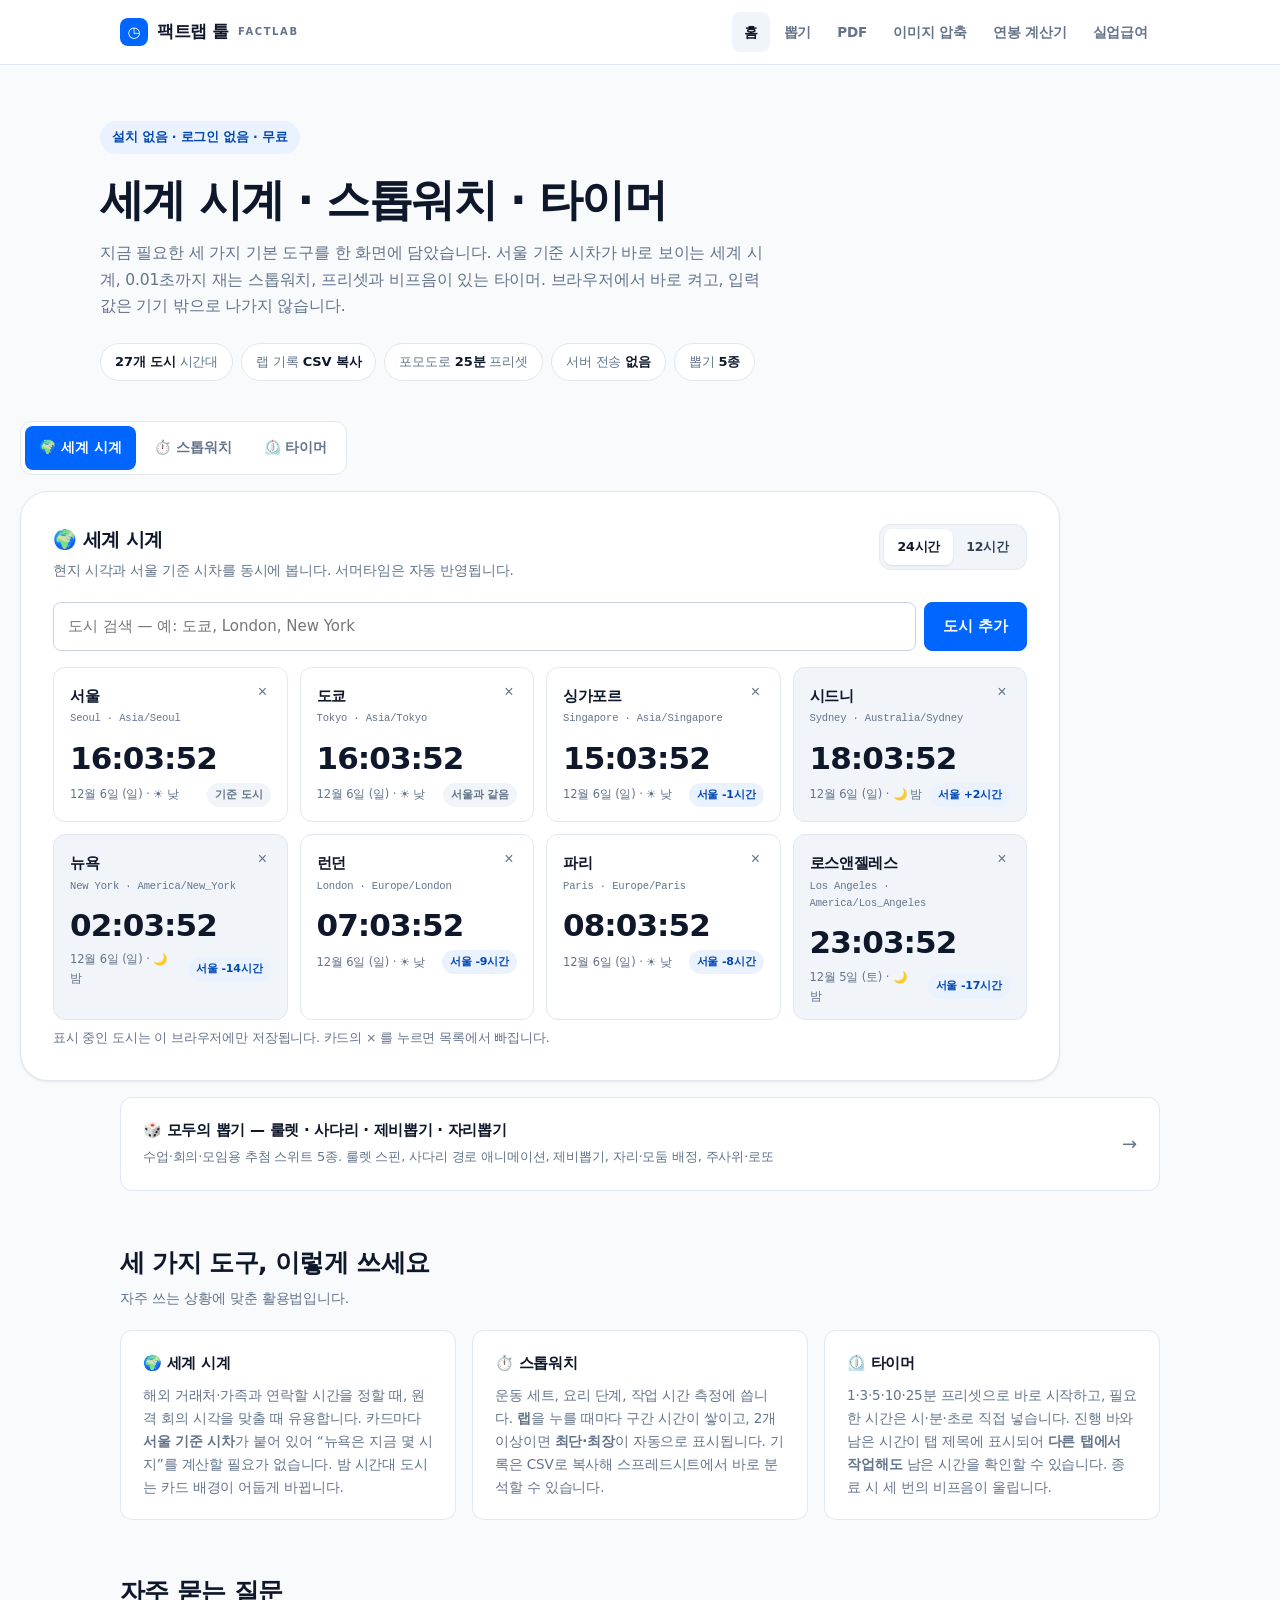
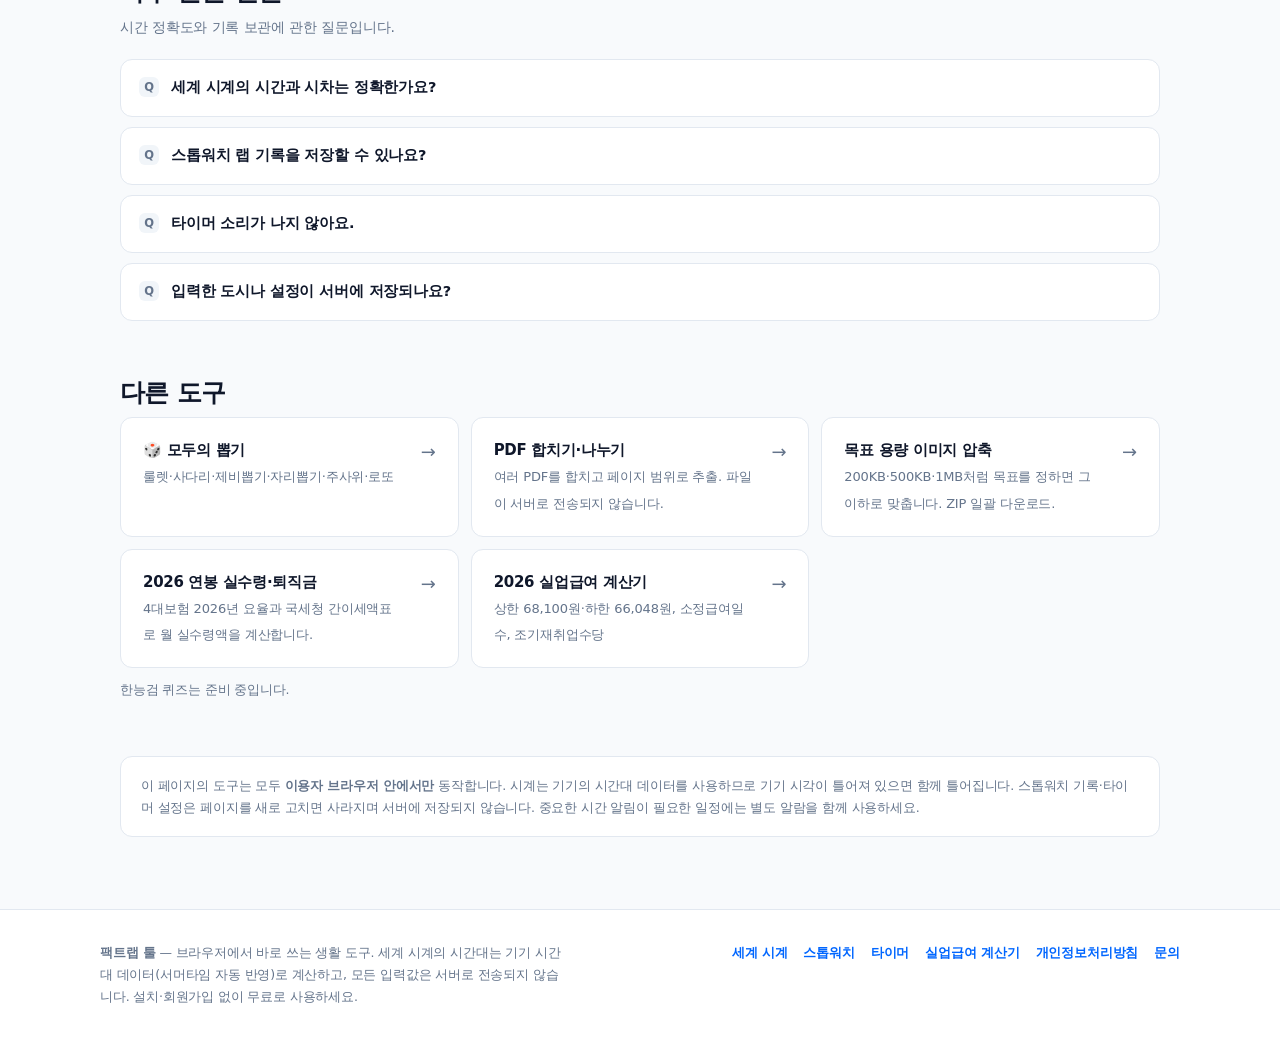
==== index.html @ fb8feaa1 "팩트랩 툴 — 세계 시계·스톱워치·타이머, 모두의 뽑기, PDF, 이미지 압축, 연봉·실업급여 계산기" ====
<!doctype html>
<html lang="ko">
<head>
<meta charset="utf-8">
<meta name="viewport" content="width=device-width, initial-scale=1">
<title>세계 시계 · 스톱워치 · 타이머 — 무료 온라인 도구 | 팩트랩 툴</title>
<meta name="description" content="서울·뉴욕·런던·도쿄 등 주요 도시 실시간 세계 시계(서울 기준 시차 표시, 도시 추가·12/24시간 전환), 0.01초 스톱워치(랩 기록·최단/최장 강조·CSV 복사), 프리셋과 비프음이 있는 타이머를 설치나 회원가입 없이 브라우저에서 바로 사용하세요.">
<link rel="canonical" href="https://factlabtools.github.io/factlab-tools/">
<meta name="robots" content="index,follow,max-image-preview:large">
<meta name="author" content="팩트랩 툴">
<meta name="theme-color" content="#0066FF" media="(prefers-color-scheme: light)">
<meta name="theme-color" content="#0d1117" media="(prefers-color-scheme: dark)">
<meta property="og:type" content="website">
<meta property="og:site_name" content="팩트랩 툴">
<meta property="og:locale" content="ko_KR">
<meta property="og:title" content="세계 시계 · 스톱워치 · 타이머 — 무료 온라인 도구 | 팩트랩 툴">
<meta property="og:description" content="서울·뉴욕·런던·도쿄 등 주요 도시 실시간 세계 시계(서울 기준 시차 표시, 도시 추가·12/24시간 전환), 0.01초 스톱워치(랩 기록·최단/최장 강조·CSV 복사), 프리셋과 비프음이 있는 타이머를 설치나 회원가입 없이 브라우저에서 바로 사용하세요.">
<meta property="og:url" content="https://factlabtools.github.io/factlab-tools/">
<meta name="twitter:card" content="summary">
<meta name="twitter:title" content="세계 시계 · 스톱워치 · 타이머 — 무료 온라인 도구 | 팩트랩 툴">
<meta name="twitter:description" content="서울·뉴욕·런던·도쿄 등 주요 도시 실시간 세계 시계(서울 기준 시차 표시, 도시 추가·12/24시간 전환), 0.01초 스톱워치(랩 기록·최단/최장 강조·CSV 복사), 프리셋과 비프음이 있는 타이머를 설치나 회원가입 없이 브라우저에서 바로 사용하세요.">
<link rel="icon" href="data:image/svg+xml,%3Csvg xmlns='http://www.w3.org/2000/svg' viewBox='0 0 64 64'%3E%3Crect width='64' height='64' rx='14' fill='%230066FF'/%3E%3Ccircle cx='32' cy='32' r='15' fill='none' stroke='%23fff' stroke-width='4'/%3E%3Cpath d='M32 23v10l7 4' stroke='%23fff' stroke-width='4' stroke-linecap='round' fill='none'/%3E%3C/svg%3E">
<link rel="stylesheet" href="style.css">
<script type="application/ld+json">{
 "@context": "https://schema.org",
 "@type": "WebApplication",
 "name": "팩트랩 툴 — 세계 시계·스톱워치·타이머",
 "url": "https://factlabtools.github.io/factlab-tools/",
 "applicationCategory": "UtilitiesApplication",
 "operatingSystem": "Web browser (Android, iOS, Windows, macOS)",
 "browserRequirements": "JavaScript 지원 브라우저",
 "inLanguage": "ko-KR",
 "isAccessibleForFree": true,
 "offers": {
  "@type": "Offer",
  "price": "0",
  "priceCurrency": "KRW"
 },
 "description": "서울·뉴욕·런던·도쿄 등 주요 도시 실시간 세계 시계(서울 기준 시차 표시, 도시 추가·12/24시간 전환), 0.01초 스톱워치(랩 기록·최단/최장 강조·CSV 복사), 프리셋과 비프음이 있는 타이머를 설치나 회원가입 없이 브라우저에서 바로 사용하세요.",
 "featureList": [
  "주요 도시 27곳 실시간 세계 시계와 서울 기준 시차 표시",
  "도시 검색·추가·삭제, 12시간/24시간 표기 전환",
  "0.01초 단위 스톱워치, 랩 기록과 최단·최장 랩 강조, CSV·텍스트 복사",
  "1·3·5·10·25분 프리셋과 시·분·초 직접 입력 타이머, 종료 비프음과 탭 제목 표시"
 ],
 "publisher": {
  "@type": "Organization",
  "name": "팩트랩 툴",
  "url": "https://factlabtools.github.io/factlab-tools/"
 },
 "datePublished": "2026-11-15",
 "dateModified": "2026-11-15"
}</script>
<script type="application/ld+json">{
 "@context": "https://schema.org",
 "@type": "ItemList",
 "name": "팩트랩 툴 무료 도구 목록",
 "itemListElement": [
  {
   "@type": "ListItem",
   "position": 1,
   "name": "세계 시계",
   "url": "https://factlabtools.github.io/factlab-tools/#clock"
  },
  {
   "@type": "ListItem",
   "position": 2,
   "name": "스톱워치",
   "url": "https://factlabtools.github.io/factlab-tools/#stopwatch"
  },
  {
   "@type": "ListItem",
   "position": 3,
   "name": "타이머",
   "url": "https://factlabtools.github.io/factlab-tools/#timer"
  },
  {
   "@type": "ListItem",
   "position": 4,
   "name": "모두의 뽑기 — 룰렛·사다리·제비뽑기·자리뽑기",
   "url": "https://factlabtools.github.io/factlab-tools/draw.html"
  },
  {
   "@type": "ListItem",
   "position": 5,
   "name": "PDF 합치기·나누기 (무전송)",
   "url": "https://factlabtools.github.io/factlab-tools/pdf.html"
  },
  {
   "@type": "ListItem",
   "position": 6,
   "name": "목표 용량 이미지 압축기",
   "url": "https://factlabtools.github.io/factlab-tools/image.html"
  },
  {
   "@type": "ListItem",
   "position": 7,
   "name": "2026 연봉 실수령·퇴직금 계산기",
   "url": "https://factlabtools.github.io/factlab-tools/salary.html"
  },
  {
   "@type": "ListItem",
   "position": 8,
   "name": "2026 실업급여 계산기",
   "url": "https://factlabtools.github.io/factlab-tools/unemployment.html"
  }
 ]
}</script>
<script type="application/ld+json">{
 "@context": "https://schema.org",
 "@type": "FAQPage",
 "mainEntity": [
  {
   "@type": "Question",
   "name": "세계 시계의 시간과 시차는 정확한가요?",
   "acceptedAnswer": {
    "@type": "Answer",
    "text": "기기(브라우저)가 가진 IANA 시간대 데이터로 계산하기 때문에 서머타임(DST)이 자동 반영됩니다. 다만 각국이 시간대 규칙을 바꾸면 기기 데이터 업데이트 시점에 따라 잠시 차이가 날 수 있습니다. 서울 기준 시차는 도시 카드 오른쪽 아래에 표시됩니다."
   }
  },
  {
   "@type": "Question",
   "name": "스톱워치 랩 기록을 저장할 수 있나요?",
   "acceptedAnswer": {
    "@type": "Answer",
    "text": "랩 텍스트 복사와 CSV 복사 버튼으로 클립보드에 담을 수 있습니다. CSV는 스프레드시트에 그대로 붙여 넣으면 표로 정리됩니다. 페이지를 새로 고치면 기록이 사라지므로 필요한 기록은 복사해 두세요."
   }
  },
  {
   "@type": "Question",
   "name": "타이머 소리가 나지 않아요.",
   "acceptedAnswer": {
    "@type": "Answer",
    "text": "브라우저 정책상 사용자가 화면을 한 번 조작한 뒤부터 소리가 납니다. ‘시작’을 누른 뒤에는 정상 동작하며, 휴대폰 무음 모드나 ‘소리 알림’ 체크가 꺼져 있으면 울리지 않습니다. 탭 제목에 남은 시간이 표시되므로 화면을 보지 않아도 확인할 수 있습니다."
   }
  },
  {
   "@type": "Question",
   "name": "입력한 도시나 설정이 서버에 저장되나요?",
   "acceptedAnswer": {
    "@type": "Answer",
    "text": "아니요. 도시 목록과 12/24시간 설정은 이 브라우저의 로컬 저장소에만 보관되며 서버로 전송되지 않습니다. 브라우저 데이터를 지우면 초기화됩니다."
   }
  }
 ]
}</script>
</head>
<body>
<header class="site-header">
  <div class="wrap header-inner">
    <a class="brand" href="./"><span class="mark">◷</span>팩트랩 툴 <small>FACTLAB</small></a>
    <nav class="hub-nav" aria-label="팩트랩 툴 목록"><a href="index.html" aria-current="page">홈</a><a href="draw.html">뽑기</a><a href="pdf.html">PDF</a><a href="image.html">이미지 압축</a><a href="salary.html">연봉 계산기</a><a href="unemployment.html">실업급여</a></nav>
  </div>
</header>

<main>
  <div class="wrap hero">
    <span class="eyebrow">설치 없음 · 로그인 없음 · 무료</span>
    <h1>세계 시계 · 스톱워치 · 타이머</h1>
    <p class="lede">지금 필요한 세 가지 기본 도구를 한 화면에 담았습니다. 서울 기준 시차가 바로 보이는 세계 시계, 0.01초까지 재는 스톱워치, 프리셋과 비프음이 있는 타이머. 브라우저에서 바로 켜고, 입력값은 기기 밖으로 나가지 않습니다.</p>
    <ul class="chips">
      <li><b>27개 도시</b> 시간대</li>
      <li>랩 기록 <b>CSV 복사</b></li>
      <li>포모도로 <b>25분</b> 프리셋</li>
      <li>서버 전송 <b>없음</b></li>
      <li>뽑기 <b>5종</b></li>
    </ul>
  </div>

  <div class="wrap tools">
    <div class="tabs" role="tablist" aria-label="도구 선택">
      <button class="tab" id="tab-clock" role="tab" aria-selected="true" aria-controls="panel-clock" data-tab="clock">🌍 세계 시계</button>
      <button class="tab" id="tab-stopwatch" role="tab" aria-selected="false" aria-controls="panel-stopwatch" data-tab="stopwatch">⏱️ 스톱워치</button>
      <button class="tab" id="tab-timer" role="tab" aria-selected="false" aria-controls="panel-timer" data-tab="timer">⏲️ 타이머</button>
    </div>

    <div class="tool-wrap">
      <!-- 세계 시계 -->
      <section id="panel-clock" role="tabpanel" aria-labelledby="tab-clock" tabindex="0">
        <div class="tool-card">
          <div class="tool-head">
            <div>
              <h2>🌍 세계 시계</h2>
              <p>현지 시각과 서울 기준 시차를 동시에 봅니다. 서머타임은 자동 반영됩니다.</p>
            </div>
            <div class="seg mini" role="group" aria-label="시간 표기 방식">
              <label><input type="radio" name="hformat" value="24" checked><span>24시간</span></label>
              <label><input type="radio" name="hformat" value="12"><span>12시간</span></label>
            </div>
          </div>
          <div class="clock-add">
            <input id="city-search" type="search" list="city-list" placeholder="도시 검색 — 예: 도쿄, London, New York" autocomplete="off" aria-label="추가할 도시 검색">
            <datalist id="city-list"></datalist>
            <button class="btn btn-primary" id="city-add" type="button">도시 추가</button>
          </div>
          <p class="form-msg" id="clock-msg" role="status"></p>
          <div class="clock-grid" id="clock-grid"></div>
          <p class="help">표시 중인 도시는 이 브라우저에만 저장됩니다. 카드의 × 를 누르면 목록에서 빠집니다.</p>
        </div>
      </section>

      <!-- 스톱워치 -->
      <section id="panel-stopwatch" role="tabpanel" aria-labelledby="tab-stopwatch" tabindex="0" hidden>
        <div class="tool-card">
          <div class="tool-head">
            <div>
              <h2>⏱️ 스톱워치</h2>
              <p>0.01초 단위 측정. 랩 기록에서 최단·최장 구간이 자동으로 강조됩니다.</p>
            </div>
          </div>
          <div class="digits num" role="timer" aria-live="off" aria-label="경과 시간">
            <span id="sw-h">00</span><span class="sep">:</span><span id="sw-m">00</span><span class="sep">:</span><span id="sw-s">00</span><span class="ms" id="sw-ms">.00</span>
          </div>
          <div class="big-actions">
            <button class="btn btn-primary btn-lg" id="sw-toggle" type="button">시작</button>
            <button class="btn btn-lg" id="sw-lap" type="button" disabled>랩</button>
            <button class="btn btn-lg" id="sw-reset" type="button">초기화</button>
          </div>
          <div class="laps" id="laps-wrap" hidden>
            <div class="laps-head"><span>#</span><span>구간</span><span>누적</span></div>
            <div class="lap-list" id="lap-list"></div>
          </div>
          <div class="big-actions">
            <button class="btn" id="lap-copy" type="button" disabled>랩 텍스트 복사</button>
            <button class="btn" id="lap-csv" type="button" disabled>CSV 복사</button>
          </div>
          <p class="help">키보드 단축키 — <b>Space</b> 시작/일시정지 · <b>L</b> 랩 · <b>R</b> 초기화</p>
        </div>
      </section>

      <!-- 타이머 -->
      <section id="panel-timer" role="tabpanel" aria-labelledby="tab-timer" tabindex="0" hidden>
        <div class="tool-card timer" id="timer-card">
          <div class="tool-head">
            <div>
              <h2>⏲️ 타이머</h2>
              <p>프리셋을 누르면 바로 시작합니다. 종료 시 비프음과 탭 제목으로 알려드립니다.</p>
            </div>
            <label class="switch"><input type="checkbox" id="sound-toggle" checked> 소리 알림</label>
          </div>
          <div class="tpresets" id="t-presets">
            <button class="chip" type="button" data-min="1">1분</button>
            <button class="chip" type="button" data-min="3">3분</button>
            <button class="chip" type="button" data-min="5">5분</button>
            <button class="chip" type="button" data-min="10">10분</button>
            <button class="chip" type="button" data-min="25">25분 · 포모도로</button>
          </div>
          <div class="tinputs">
            <label>시<input type="number" id="t-h" min="0" max="99" value="0" inputmode="numeric"></label>
            <label>분<input type="number" id="t-m" min="0" max="59" value="5" inputmode="numeric"></label>
            <label>초<input type="number" id="t-s" min="0" max="59" value="0" inputmode="numeric"></label>
            <button class="btn" id="t-set" type="button">이 시간으로 설정</button>
          </div>
          <div class="digits num" id="t-time" role="timer" aria-live="off">05:00</div>
          <div class="progress" role="progressbar" aria-label="진행률" aria-valuemin="0" aria-valuemax="100" aria-valuenow="0"><span id="t-bar"></span></div>
          <div class="big-actions">
            <button class="btn btn-primary btn-lg" id="t-toggle" type="button">시작</button>
            <button class="btn btn-lg" id="t-plus" type="button">+1분</button>
            <button class="btn btn-lg" id="t-reset" type="button">초기화</button>
          </div>
          <p class="help" id="t-status">시작하면 남은 시간이 탭 제목에 표시됩니다.</p>
        </div>
      </section>
    </div>
  </div>

  <div class="wrap" style="margin-top:16px">
    <a class="tool-link" href="draw.html">
      <div>
        <b>🎲 모두의 뽑기 — 룰렛 · 사다리 · 제비뽑기 · 자리뽑기</b>
        <span>수업·회의·모임용 추첨 스위트 5종. 룰렛 스핀, 사다리 경로 애니메이션, 제비뽑기, 자리·모둠 배정, 주사위·로또</span>
      </div>
      <span class="arrow" aria-hidden="true">→</span>
    </a>
  </div>

  <div class="wrap">
    <section class="block">
      <h2 class="sec">세 가지 도구, 이렇게 쓰세요</h2>
      <p class="sec-sub">자주 쓰는 상황에 맞춘 활용법입니다.</p>
      <div class="three-col">
        <div class="panel">
          <h3>🌍 세계 시계</h3>
          <p>해외 거래처·가족과 연락할 시간을 정할 때, 원격 회의 시각을 맞출 때 유용합니다. 카드마다 <b>서울 기준 시차</b>가 붙어 있어 “뉴욕은 지금 몇 시지”를 계산할 필요가 없습니다. 밤 시간대 도시는 카드 배경이 어둡게 바뀝니다.</p>
        </div>
        <div class="panel">
          <h3>⏱️ 스톱워치</h3>
          <p>운동 세트, 요리 단계, 작업 시간 측정에 씁니다. <b>랩</b>을 누를 때마다 구간 시간이 쌓이고, 2개 이상이면 <b>최단·최장</b>이 자동으로 표시됩니다. 기록은 CSV로 복사해 스프레드시트에서 바로 분석할 수 있습니다.</p>
        </div>
        <div class="panel">
          <h3>⏲️ 타이머</h3>
          <p>1·3·5·10·25분 프리셋으로 바로 시작하고, 필요한 시간은 시·분·초로 직접 넣습니다. 진행 바와 남은 시간이 탭 제목에 표시되어 <b>다른 탭에서 작업해도</b> 남은 시간을 확인할 수 있습니다. 종료 시 세 번의 비프음이 울립니다.</p>
        </div>
      </div>
    </section>

    <section class="block">
      <h2 class="sec">자주 묻는 질문</h2>
      <p class="sec-sub">시간 정확도와 기록 보관에 관한 질문입니다.</p>
        <details class="faq">
          <summary>세계 시계의 시간과 시차는 정확한가요?</summary>
          <div class="a"><p>기기(브라우저)가 가진 <b>IANA 시간대 데이터</b>로 계산하기 때문에 서머타임(DST)이 자동 반영됩니다. 다만 각국이 시간대 규칙을 바꾸면 기기 데이터 업데이트 시점에 따라 잠시 차이가 날 수 있습니다. 서울 기준 시차는 도시 카드 오른쪽 아래에 표시됩니다.</p></div>
        </details>
        <details class="faq">
          <summary>스톱워치 랩 기록을 저장할 수 있나요?</summary>
          <div class="a"><p><b>랩 텍스트 복사</b>와 <b>CSV 복사</b> 버튼으로 클립보드에 담을 수 있습니다. CSV는 스프레드시트에 그대로 붙여 넣으면 표로 정리됩니다. 페이지를 새로 고치면 기록이 사라지므로 필요한 기록은 복사해 두세요.</p></div>
        </details>
        <details class="faq">
          <summary>타이머 소리가 나지 않아요.</summary>
          <div class="a"><p>브라우저 정책상 <b>사용자가 화면을 한 번 조작한 뒤</b>부터 소리가 납니다. ‘시작’을 누른 뒤에는 정상 동작하며, 휴대폰 무음 모드나 ‘소리 알림’ 체크가 꺼져 있으면 울리지 않습니다. 탭 제목에 남은 시간이 표시되므로 화면을 보지 않아도 확인할 수 있습니다.</p></div>
        </details>
        <details class="faq">
          <summary>입력한 도시나 설정이 서버에 저장되나요?</summary>
          <div class="a"><p>아니요. 도시 목록과 12/24시간 설정은 <b>이 브라우저의 로컬 저장소</b>에만 보관되며 서버로 전송되지 않습니다. 브라우저 데이터를 지우면 초기화됩니다.</p></div>
        </details>
    </section>

    <section class="block">
      <h2 class="sec">다른 도구</h2>
      <div class="tool-grid">
        <a class="tool-link" href="draw.html">
          <div>
            <b>🎲 모두의 뽑기</b>
            <span>룰렛·사다리·제비뽑기·자리뽑기·주사위·로또</span>
          </div>
          <span class="arrow" aria-hidden="true">→</span>
        </a>
        <a class="tool-link" href="pdf.html">
          <div>
            <b>PDF 합치기·나누기</b>
            <span>여러 PDF를 합치고 페이지 범위로 추출. 파일이 서버로 전송되지 않습니다.</span>
          </div>
          <span class="arrow" aria-hidden="true">→</span>
        </a>
        <a class="tool-link" href="image.html">
          <div>
            <b>목표 용량 이미지 압축</b>
            <span>200KB·500KB·1MB처럼 목표를 정하면 그 이하로 맞춥니다. ZIP 일괄 다운로드.</span>
          </div>
          <span class="arrow" aria-hidden="true">→</span>
        </a>
        <a class="tool-link" href="salary.html">
          <div>
            <b>2026 연봉 실수령·퇴직금</b>
            <span>4대보험 2026년 요율과 국세청 간이세액표로 월 실수령액을 계산합니다.</span>
          </div>
          <span class="arrow" aria-hidden="true">→</span>
        </a>
        <a class="tool-link" href="unemployment.html">
          <div>
            <b>2026 실업급여 계산기</b>
            <span>상한 68,100원·하한 66,048원, 소정급여일수, 조기재취업수당</span>
          </div>
          <span class="arrow" aria-hidden="true">→</span>
        </a>
      </div>
      <p class="help" style="margin-top:12px">한능검 퀴즈는 준비 중입니다.</p>
    </section>

    <section class="block">
      <p class="disclaimer">
        이 페이지의 도구는 모두 <b>이용자 브라우저 안에서만</b> 동작합니다. 시계는 기기의 시간대 데이터를 사용하므로 기기 시각이 틀어져 있으면 함께 틀어집니다.
        스톱워치 기록·타이머 설정은 페이지를 새로 고치면 사라지며 서버에 저장되지 않습니다. 중요한 시간 알림이 필요한 일정에는 별도 알람을 함께 사용하세요.
      </p>
    </section>
  </div>
</main>
<footer class="site-footer">
  <div class="wrap footer-inner">
    <p><b>팩트랩 툴</b> — 브라우저에서 바로 쓰는 생활 도구. 세계 시계의 시간대는 기기 시간대 데이터(서머타임 자동 반영)로 계산하고,
    모든 입력값은 서버로 전송되지 않습니다. 설치·회원가입 없이 무료로 사용하세요.</p>
    <div class="footer-links">
      <a href="index.html">세계 시계</a>
      <a href="index.html#stopwatch">스톱워치</a>
      <a href="index.html#timer">타이머</a>
      <a href="unemployment.html">실업급여 계산기</a>
      <a href="privacy.html">개인정보처리방침</a>
      <a href="mailto:Ehfqhr2026@gmail.com">문의</a>
    </div>
  </div>
</footer>
<script src="app.js"></script>
</body>
</html>
---- style.css ----
:root{
  /* neutral surfaces */
  --bg:#F8FAFC;
  --surface:#FFFFFF;
  --surface-2:#F1F5F9;
  --surface-3:#E2E8F0;
  --text:#0F172A;
  --text-2:#334155;
  --muted:#64748B;
  --line:#E2E8F0;
  --line-strong:#CBD5E1;
  /* single accent */
  --brand:#0066FF;
  --brand-hover:#0052CC;
  --brand-soft:#EBF2FF;
  --brand-ink:#0047B3;
  /* status */
  --ok:#067647; --ok-bg:#ECFDF3; --ok-line:#ABEFC6;
  --warn:#92400E; --warn-bg:#FFFBEB; --warn-line:#FDE68A;
  --danger:#B42318; --danger-bg:#FEF3F2;
  /* 4px grid · concentric radius (r_inner = r_outer - gap) */
  --space-1:4px; --space-2:8px; --space-3:12px; --space-4:16px; --space-5:24px; --space-6:32px; --space-7:48px;
  --radius-inner:4px; --radius-element:8px; --radius-container:12px; --radius-page:28px;
  /* interaction */
  --hover:rgba(15,23,42,.04); --hover-strong:rgba(15,23,42,.06); --pressed:rgba(15,23,42,.08);
  --hover-inv:rgba(255,255,255,.12); --pressed-inv:rgba(255,255,255,.2);
  --dur:175ms;
  --shadow:0 1px 2px rgba(15,23,42,.04), 0 1px 3px rgba(15,23,42,.06);
  --mono:ui-monospace,SFMono-Regular,"SF Mono",Menlo,Consolas,monospace;
  --sans:"Pretendard",Pretendard,system-ui,-apple-system,"Apple SD Gothic Neo","Malgun Gothic","Noto Sans KR",sans-serif;
}
@media (prefers-color-scheme: dark){
  :root{
    --bg:#0B1220; --surface:#111A2B; --surface-2:#162034; --surface-3:#1E293B;
    --text:#E6EBF2; --text-2:#C3CCDA; --muted:#8D9AAD;
    --line:#243044; --line-strong:#33415A;
    --brand:#4D8DFF; --brand-hover:#6BA1FF; --brand-soft:#13233D; --brand-ink:#9CC0FF;
    --ok:#6EE7B7; --ok-bg:#0E2A22; --ok-line:#1D5C49;
    --warn:#FDBA74; --warn-bg:#2A1C0E; --warn-line:#4A2F14;
    --danger:#FCA5A5; --danger-bg:#2A1414;
    --hover:rgba(255,255,255,.06); --hover-strong:rgba(255,255,255,.09); --pressed:rgba(255,255,255,.13);
    --shadow:0 1px 2px rgba(0,0,0,.36), 0 1px 3px rgba(0,0,0,.4);
  }
}
*,*::before,*::after{box-sizing:border-box}
html{-webkit-text-size-adjust:100%;scroll-behavior:smooth}
body{margin:0;background:var(--bg);color:var(--text);font-family:var(--sans);
  font-size:16px;line-height:1.65;letter-spacing:-.01em;-webkit-font-smoothing:antialiased;text-rendering:optimizeLegibility}
a{color:var(--brand);text-decoration:none}
a:hover{text-decoration:underline}
.wrap{max-width:1080px;margin:0 auto;padding:0 20px}
.num,.digits,.big,.time{font-variant-numeric:tabular-nums;font-feature-settings:"tnum" 1}
.sr-only{position:absolute;width:1px;height:1px;padding:0;margin:-1px;overflow:hidden;clip:rect(0 0 0 0);white-space:nowrap;border:0}
::selection{background:var(--brand-soft);color:var(--brand-ink)}
@media (prefers-reduced-motion: reduce){
  *,*::before,*::after{animation-duration:.001ms!important;animation-iteration-count:1!important;transition-duration:.001ms!important;scroll-behavior:auto!important}
}

/* ── header ── */
.site-header{position:sticky;top:0;z-index:30;background:var(--surface);border-bottom:1px solid var(--line)}
.header-inner{display:flex;align-items:center;justify-content:space-between;gap:16px;min-height:64px;flex-wrap:wrap;padding-top:10px;padding-bottom:10px}
.brand{display:inline-flex;align-items:center;gap:9px;font-weight:800;font-size:16.5px;color:var(--text);letter-spacing:-.02em}
.brand:hover{text-decoration:none}
.brand .mark{display:inline-grid;place-items:center;width:28px;height:28px;border-radius:8px;background:var(--brand);color:#fff;font-size:15px;font-weight:700}
.brand small{color:var(--muted);font-weight:600;font-size:10px;letter-spacing:.16em}
.hub-nav{display:flex;gap:2px;align-items:center;overflow-x:auto;scrollbar-width:none;max-width:100%}
.hub-nav::-webkit-scrollbar{display:none}
.hub-nav a,.hub-nav .soon{flex:0 0 auto;padding:0 12px;min-height:40px;display:inline-flex;align-items:center;border-radius:var(--radius-element);font-size:13.5px;font-weight:600;white-space:nowrap;color:var(--muted)}
.hub-nav a[aria-current="page"]{background:var(--surface-2);color:var(--text);font-weight:700}
.hub-nav a:not([aria-current]):hover{background-image:linear-gradient(var(--hover),var(--hover));color:var(--text);text-decoration:none}
.hub-nav .soon{cursor:default;opacity:.7}
.hub-nav .soon em{font-style:normal;font-size:10px;font-weight:600;color:var(--muted);margin-left:4px;border:1px solid var(--line);padding:1px 5px;border-radius:999px}

/* ── hero ── */
.hero{padding:56px 0 8px}
.eyebrow{display:inline-flex;align-items:center;gap:8px;font-size:12.5px;font-weight:600;color:var(--brand-ink);
  background:var(--brand-soft);border-radius:999px;padding:6px 12px}
h1{margin:20px 0 14px;font-size:clamp(30px,5.2vw,44px);line-height:1.2;letter-spacing:-.035em;font-weight:800}
.lede{margin:0;color:var(--muted);font-size:15.5px;max-width:68ch;line-height:1.7}
.chips{display:flex;flex-wrap:wrap;gap:8px;margin:24px 0 0;padding:0;list-style:none}
.chips li{background:var(--surface);border:1px solid var(--line);border-radius:999px;padding:7px 14px;font-size:13px;color:var(--muted);font-weight:500}
.chips b{color:var(--text);font-weight:700}

/* ── tabs ── */
.tools{margin:32px 0 0}
.tabs{display:flex;gap:var(--space-1);padding:var(--space-1);background:var(--surface);border:1px solid var(--line);
  border-radius:var(--radius-container);overflow-x:auto;scrollbar-width:none;width:max-content;max-width:100%}
.tabs::-webkit-scrollbar{display:none}
.tab{flex:0 0 auto;border:0;background:transparent;color:var(--muted);font:inherit;font-weight:600;font-size:14px;
  padding:10px 14px;border-radius:var(--radius-element);cursor:pointer;white-space:nowrap;min-height:44px;transition:background-color var(--dur),color var(--dur),transform var(--dur)}
.tab:hover{color:var(--text);background-image:linear-gradient(var(--hover),var(--hover))}
.tab:active{transform:scale(.98)}
.tab[aria-selected="true"]{background:var(--brand);color:#fff;font-weight:700}
.tool-wrap{margin-top:16px}
[role="tabpanel"][hidden]{display:none}
.tool-card,.card{background:var(--surface);border:1px solid var(--line);border-radius:var(--radius-container);box-shadow:var(--shadow)}
.tool-card{padding:var(--space-4)}
@media(min-width:900px){.tool-card{border-radius:var(--radius-page);padding:var(--space-6)}}
.tool-head{display:flex;align-items:flex-start;justify-content:space-between;gap:16px;flex-wrap:wrap;margin-bottom:20px}
.tool-head h2{margin:0;font-size:19px;letter-spacing:-.025em;font-weight:700}
.tool-head p{margin:5px 0 0;font-size:13.5px;color:var(--muted);line-height:1.6}

/* ── forms ── */
.field{border:0;padding:0;margin:0 0 20px}
.field legend,.field > label{display:block;font-size:13px;font-weight:600;color:var(--text-2);margin:0 0 8px}
.field legend{padding:0}
input[type="number"],input[type="text"],input[type="search"],select,textarea{
  width:100%;min-height:44px;padding:11px 14px;font:inherit;font-size:15px;font-weight:500;color:var(--text);
  background:var(--surface);border:1px solid var(--line-strong);border-radius:var(--radius-element);
  font-variant-numeric:tabular-nums;appearance:none;-webkit-appearance:none;font-family:var(--sans);transition:border-color var(--dur),box-shadow var(--dur)}
textarea{line-height:1.65;font-size:14.5px;resize:vertical;min-height:auto}
select{background-image:url("data:image/svg+xml,%3Csvg xmlns='http://www.w3.org/2000/svg' width='12' height='8' viewBox='0 0 12 8'%3E%3Cpath fill='%2364748B' d='M6 8 0 0h12z'/%3E%3C/svg%3E");
  background-repeat:no-repeat;background-position:right 14px center;padding-right:36px}
input:hover,select:hover,textarea:hover{border-color:var(--muted)}
input:focus-visible,select:focus-visible,textarea:focus-visible,button:focus-visible,.tab:focus-visible,[role="tab"]:focus-visible{
  outline:2px solid var(--brand);outline-offset:3px;border-color:var(--brand)}
.seg input:focus-visible + span{outline:2px solid var(--brand);outline-offset:3px}
.help{margin:8px 0 0;font-size:12.5px;color:var(--muted);line-height:1.6}
.seg{display:grid;grid-template-columns:1fr 1fr;gap:8px}
.seg.three{grid-template-columns:1fr 1fr 1fr}
.seg label{position:relative;display:block}
.seg input{position:absolute;opacity:0;pointer-events:none;width:1px;height:1px}
.seg span{display:flex;align-items:center;justify-content:center;min-height:44px;padding:10px 12px;border:1px solid var(--line-strong);
  border-radius:var(--radius-element);font-size:13.5px;font-weight:600;text-align:center;background:var(--surface);color:var(--text-2);
  cursor:pointer;transition:background-color var(--dur),border-color var(--dur),transform var(--dur);white-space:nowrap}
.seg span:hover{border-color:var(--muted);background-image:linear-gradient(var(--hover),var(--hover))}
.seg input:active + span{transform:scale(.98)}
.seg input:checked + span{border-color:var(--brand);background:var(--brand-soft);color:var(--brand-ink);font-weight:700}
.seg input:focus-visible + span{box-shadow:0 0 0 3px var(--brand-soft)}
.seg.mini{width:max-content;gap:0;border:1px solid var(--line);border-radius:var(--radius-container);padding:4px;background:var(--surface-2)}
.seg.mini span{min-height:36px;border:0;border-radius:var(--radius-element);background:transparent;padding:6px 13px;font-size:12.5px}
.seg.mini input:checked + span{background:var(--surface);color:var(--text);box-shadow:var(--shadow)}
.btn{display:inline-flex;align-items:center;justify-content:center;gap:7px;min-height:44px;padding:0 18px;border-radius:var(--radius-element);
  font-family:var(--sans);font-size:14.5px;font-weight:600;border:1px solid var(--line-strong);background:var(--surface);color:var(--text);
  cursor:pointer;transition:background-color var(--dur),border-color var(--dur),color var(--dur),transform var(--dur);white-space:nowrap}
.btn:hover{background-image:linear-gradient(var(--hover),var(--hover));border-color:var(--muted);text-decoration:none}
.btn:active{transform:scale(.98)}
.btn:disabled{opacity:.42;cursor:not-allowed;background:var(--surface)}
.btn:disabled:hover{border-color:var(--line-strong)}
.btn-primary{background:var(--brand);border-color:var(--brand);color:#fff;font-weight:700}
.btn-primary:hover{background-image:linear-gradient(var(--hover-inv),var(--hover-inv))}
.btn-primary:active{background-image:linear-gradient(var(--pressed-inv),var(--pressed-inv));transform:scale(.98)}
.btn-primary:hover{border-color:var(--brand-hover)}
.btn-primary:disabled{background:var(--brand);border-color:var(--brand);opacity:.42}
.btn-ghost{background:transparent;border-color:transparent;color:var(--muted)}
.btn-ghost:hover{background:var(--surface-2);color:var(--text);border-color:transparent}
.btn-lg{min-height:48px;padding:0 22px;font-size:15.5px}
.btn-row{display:flex;gap:8px;flex-wrap:wrap;align-items:center}
.form-msg{margin:0 0 12px;font-size:13px;color:var(--danger);font-weight:600;line-height:1.5}
.form-msg:empty{display:none}
.switch{display:inline-flex;align-items:center;gap:var(--space-2);font-size:13px;font-weight:600;color:var(--text-2);
  background:var(--surface);border:1px solid var(--line-strong);border-radius:var(--radius-element);padding:9px 14px;cursor:pointer;user-select:none;min-height:44px;transition:background-color var(--dur),border-color var(--dur)}
.switch:hover{background-image:linear-gradient(var(--hover),var(--hover));border-color:var(--muted)}
.switch input{accent-color:var(--brand);width:16px;height:16px;margin:0}

/* ── world clock ── */
.clock-add{display:flex;gap:8px;flex-wrap:wrap;margin-bottom:4px}
.clock-add input{flex:1 1 240px;min-width:0}
.clock-grid{display:grid;grid-template-columns:repeat(auto-fill,minmax(228px,1fr));gap:12px;margin-top:16px}
.clock{position:relative;border:1px solid var(--line);border-radius:var(--radius-container);padding:16px 16px 14px;background:var(--surface)}
.clock .city{font-size:15px;font-weight:700;letter-spacing:-.02em;color:var(--text)}
.clock .tz{display:block;font-size:10.5px;color:var(--muted);font-family:var(--mono);margin-top:2px}
.clock .x{position:absolute;top:6px;right:6px;width:36px;height:36px;display:grid;place-items:center;border:0;
  background:transparent;color:var(--muted);font-size:16px;line-height:1;cursor:pointer;border-radius:8px}
.clock .x:hover{background:var(--surface-2);color:var(--text)}
.clock .time{font-size:clamp(26px,5.4vw,31px);font-weight:700;letter-spacing:-.03em;line-height:1.2;margin:12px 0 6px;white-space:nowrap}
.clock .time small{font-size:.42em;font-weight:600;color:var(--muted);margin-right:5px;letter-spacing:0}
.clock .meta{display:flex;align-items:center;justify-content:space-between;gap:8px;font-size:11.5px;color:var(--muted);font-weight:500}
.clock .off{font-size:11px;font-weight:600;color:var(--brand-ink);background:var(--brand-soft);border-radius:999px;padding:3px 8px;white-space:nowrap}
.clock .off.same{color:var(--muted);background:var(--surface-2)}
.clock.is-night{background:var(--surface-2)}

/* ── stopwatch / timer digits ── */
.digits{display:flex;align-items:baseline;gap:1px;font-family:var(--mono);font-weight:700;letter-spacing:-.045em;
  font-size:clamp(38px,9.6vw,64px);line-height:1.1;margin:8px 0 0;color:var(--text)}
.digits .ms{font-size:.56em;color:var(--muted);letter-spacing:-.02em}
.digits .sep{color:var(--line-strong);font-weight:600}
.big-actions{display:flex;gap:8px;flex-wrap:wrap;margin-top:22px;align-items:center}
.laps{margin-top:18px;border:1px solid var(--line);border-radius:var(--radius-container);overflow:hidden}
.laps-head,.lap{display:grid;grid-template-columns:48px 1fr 1fr;gap:10px;padding:11px 14px;font-size:13.5px;font-variant-numeric:tabular-nums}
.laps-head{background:var(--surface-2);color:var(--muted);font-weight:600;font-size:11.5px;letter-spacing:.02em}
.lap{border-top:1px solid var(--line);color:var(--text-2)}
.lap .tag{font-size:10px;font-weight:700;padding:1px 6px;border-radius:999px;border:1px solid currentColor;margin-left:6px;vertical-align:1px}
.lap.best{background:var(--ok-bg);color:var(--ok);font-weight:700}
.lap.worst{background:var(--warn-bg);color:var(--warn);font-weight:700}
.lap-list{max-height:290px;overflow:auto}
.empty-lap{padding:16px 14px;font-size:13px;color:var(--muted);border-top:1px dashed var(--line)}

/* ── timer ── */
.tpresets{display:flex;gap:8px;flex-wrap:wrap;margin:0 0 20px}
.chip{border:1px solid var(--line-strong);background:var(--surface);border-radius:999px;padding:0 16px;min-height:44px;
  font-family:var(--sans);font-weight:600;font-size:13.5px;color:var(--text-2);cursor:pointer;transition:.12s}
.chip:hover{border-color:var(--muted);background-image:linear-gradient(var(--hover),var(--hover))}
.chip:active{transform:scale(.98)}
.chip.on{background:var(--brand);border-color:var(--brand);color:#fff;font-weight:700}
.tinputs{display:flex;align-items:flex-end;gap:10px;flex-wrap:wrap;margin-bottom:4px}
.tinputs label{display:flex;flex-direction:column;gap:6px;font-size:12px;font-weight:600;color:var(--text-2)}
.tinputs input{width:80px;text-align:center;padding:10px 8px}
.timer .digits{font-size:clamp(42px,11vw,70px)}
.timer.done .digits{color:var(--danger);animation:pulse 1s ease-in-out 4}
@keyframes pulse{50%{opacity:.4}}
.progress{height:8px;border-radius:999px;background:var(--surface-3);overflow:hidden;margin:20px 0 0}
.progress > span{display:block;height:100%;width:0;background:var(--brand);border-radius:999px;transition:width .18s linear}
#t-status{margin-top:12px}

/* ── sections ── */
main section.block{margin:56px 0 0}
h2.sec{font-size:clamp(21px,3.4vw,25px);letter-spacing:-.025em;margin:0 0 8px;font-weight:700;line-height:1.3}
.sec-sub{margin:0 0 20px;color:var(--muted);font-size:14px}
.three-col{display:grid;gap:16px}
@media(min-width:840px){.three-col{grid-template-columns:repeat(3,1fr)}}
.two-col{display:grid;gap:16px}
@media(min-width:760px){.two-col{grid-template-columns:1fr 1fr}}
.panel{background:var(--surface);border:1px solid var(--line);border-radius:var(--radius-container);padding:20px 22px}
.panel h3{margin:0 0 8px;font-size:15px;font-weight:700;letter-spacing:-.02em}
.panel p{margin:0;font-size:13.5px;color:var(--muted);line-height:1.7}
.panel ul,.panel ol{margin:0;padding-left:18px}
.panel li{margin:7px 0;font-size:14px;line-height:1.65;color:var(--text-2)}
.panel li b{font-weight:700;color:var(--text)}
.callout{display:flex;gap:12px;background:var(--warn-bg);border:1px solid var(--warn-line);color:var(--warn);
  border-radius:var(--radius-container);padding:16px 18px;font-size:13.5px;line-height:1.65}
.tool-link{display:flex;align-items:center;justify-content:space-between;gap:16px;padding:20px 22px;
  background:var(--surface);border:1px solid var(--line);border-radius:var(--radius-container);color:var(--text);transition:border-color .12s}
.tool-link:hover{text-decoration:none;border-color:var(--line-strong)}
.tool-link b{font-size:15px;display:block;letter-spacing:-.02em;font-weight:700}
.tool-link span{font-size:13px;color:var(--muted);line-height:1.6}
.tool-link .arrow{font-size:18px;color:var(--muted);flex:0 0 auto}
.tool-link:hover .arrow{color:var(--brand)}
details.faq{background:var(--surface);border:1px solid var(--line);border-radius:var(--radius-container);margin:0 0 10px;overflow:hidden}
details.faq summary{cursor:pointer;list-style:none;padding:16px 18px;font-weight:600;font-size:14.5px;display:flex;gap:12px;align-items:flex-start;color:var(--text)}
details.faq summary::-webkit-details-marker{display:none}
details.faq summary::before{content:"Q";flex:0 0 auto;display:inline-grid;place-items:center;width:20px;height:20px;border-radius:6px;
  background:var(--surface-2);color:var(--muted);font-size:11.5px;font-weight:700;margin-top:1px}
details.faq[open] summary{border-bottom:1px solid var(--line)}
details.faq .a{padding:14px 18px 16px 50px;font-size:14px;line-height:1.75;color:var(--text-2)}
details.faq .a p{margin:0 0 8px} details.faq .a p:last-child{margin:0}
.tbl-scroll{overflow-x:auto;border:1px solid var(--line);border-radius:var(--radius-container);background:var(--surface)}
table{width:100%;border-collapse:collapse;font-size:14px;min-width:520px}
th,td{padding:13px 16px;text-align:left;border-bottom:1px solid var(--line);vertical-align:top}
thead th{background:var(--surface-2);font-size:12px;color:var(--muted);font-weight:600;letter-spacing:.02em;white-space:nowrap}
tbody tr:last-child td{border-bottom:0}
td.n,th.n{text-align:right;font-variant-numeric:tabular-nums;white-space:nowrap}
tbody tr.is-selected{background:var(--brand-soft)}
tbody tr.is-selected td{font-weight:700;color:var(--brand-ink)}
.sources{font-size:13px;color:var(--muted);line-height:1.8}
.disclaimer{font-size:12.5px;color:var(--muted);background:var(--surface);border:1px solid var(--line);
  border-radius:var(--radius-container);padding:18px 20px;line-height:1.7}

/* ── calculator ── */
.calc{margin:32px 0 0;padding:24px}
.calc-grid > .form-col{min-width:0}
@media(min-width:900px){
  .calc-grid{display:grid;grid-template-columns:minmax(0,.94fr) minmax(0,1.06fr);gap:24px;align-items:start}
  .result-card{position:sticky;top:84px}
}
@media(max-width:899px){ .result-card{margin-top:20px} }
.pay-row{display:flex;gap:8px;align-items:stretch}
.pay-row input[type="number"]{flex:1 1 auto;min-width:0}
.unit-toggle{display:flex;border:1px solid var(--line-strong);border-radius:var(--radius-element);overflow:hidden;background:var(--surface)}
.unit-toggle label{position:relative;display:grid;place-items:center;padding:0;font-size:13px;font-weight:600;color:var(--muted);cursor:pointer;min-width:56px;margin:0}
.unit-toggle input{position:absolute;opacity:0;pointer-events:none}
.unit-toggle span{display:grid;place-items:center;height:100%;width:100%;padding:0 14px;transition:background .12s}
.unit-toggle input:checked + span{background:var(--surface-2);color:var(--text);font-weight:700}
.result-card{padding:24px;background:var(--surface);border:1px solid var(--line);border-radius:var(--radius-container);box-shadow:var(--shadow)}
.result-head{display:flex;align-items:center;justify-content:space-between;gap:10px;margin-bottom:4px}
.result-head h2{margin:0;font-size:13px;color:var(--muted);letter-spacing:.02em;font-weight:600}
.badge{font-size:11.5px;font-weight:600;padding:4px 10px;border-radius:999px;white-space:nowrap;border:1px solid transparent}
.badge.cap{background:var(--brand-soft);color:var(--brand-ink)}
.badge.floor{background:var(--surface-2);color:var(--text-2)}
.badge.avg{background:var(--warn-bg);color:var(--warn);border-color:var(--warn-line)}
.big{margin:8px 0 0;font-size:clamp(32px,7.2vw,44px);line-height:1.1;font-weight:700;letter-spacing:-.04em}
.big small{font-size:.48em;font-weight:600;color:var(--muted);margin-left:4px;letter-spacing:0}
.formula{margin:10px 0 0;font-size:12.5px;color:var(--muted);line-height:1.65}
.rows{margin:20px 0 0;padding:0;list-style:none;border-top:1px solid var(--line)}
.rows li{display:flex;align-items:baseline;justify-content:space-between;gap:12px;padding:13px 0;border-bottom:1px solid var(--line)}
.rows .k{font-size:13.5px;color:var(--muted);font-weight:500}
.rows .v{font-size:16px;font-weight:700;font-variant-numeric:tabular-nums;text-align:right}
.rows .v em{font-style:normal;font-size:12px;color:var(--muted);font-weight:500;margin-left:3px}
.total{margin-top:16px;padding:18px;border-radius:var(--radius-container);background:var(--brand-soft);border:1px solid var(--line)}
.total .k{font-size:13px;font-weight:600;color:var(--brand-ink)}
.total .v{font-size:clamp(24px,5.2vw,30px);font-weight:700;letter-spacing:-.03em;margin-top:2px}
.total .sub{font-size:12px;color:var(--muted);margin-top:4px}
.early{margin-top:20px;padding:20px;border:1px solid var(--line);border-radius:var(--radius-container);background:var(--surface-2)}
.early h3{margin:0 0 4px;font-size:14.5px;font-weight:700}
.early p.note{margin:0 0 14px;font-size:12.5px;color:var(--muted);line-height:1.65}
input[type="range"]{width:100%;accent-color:var(--brand);height:28px;background:transparent}
.range-labels{display:flex;justify-content:space-between;font-size:11.5px;color:var(--muted);font-weight:500;margin-top:-2px}
.early-out{display:flex;align-items:baseline;justify-content:space-between;gap:10px;margin-top:12px;padding-top:12px;border-top:1px solid var(--line)}
.early-out .k{font-size:13px;font-weight:500;color:var(--muted)}
.early-out .v{font-size:19px;font-weight:700;font-variant-numeric:tabular-nums}
.early-flag{margin-top:10px;font-size:12.5px;font-weight:500;padding:10px 12px;border-radius:9px;line-height:1.6}
.early-flag.ok{background:var(--ok-bg);color:var(--ok);border:1px solid var(--ok-line)}
.early-flag.no{background:var(--warn-bg);color:var(--warn);border:1px solid var(--warn-line)}

/* ── doc pages ── */
.doc{max-width:820px;margin:0 auto;padding:32px 0 10px}
.doc h1{font-size:clamp(24px,4.4vw,32px)}
.doc h2{font-size:17.5px;margin:36px 0 10px;letter-spacing:-.02em;font-weight:700}
.doc p,.doc li{font-size:14.5px;line-height:1.8;color:var(--text-2)}
.doc ul{padding-left:20px}
.doc .updated{font-size:12.5px;color:var(--muted)}
.center{text-align:center;padding:80px 0}
.center p{color:var(--muted)}

/* ── footer ── */
.site-footer{margin:72px 0 0;border-top:1px solid var(--line);background:var(--surface)}
.footer-inner{display:flex;flex-wrap:wrap;gap:20px;justify-content:space-between;align-items:flex-start;padding:32px 0 44px}
.footer-inner p{margin:0;font-size:12.5px;color:var(--muted);max-width:58ch;line-height:1.75}
.footer-links{display:flex;gap:16px;flex-wrap:wrap;font-size:13px;font-weight:600}

/* ── 뽑기 · draw ── */
.roulette-wrap{display:flex;flex-direction:column;align-items:center;gap:18px;margin:8px 0 24px}
#r-wheel{width:min(340px,82vw);height:auto;display:block}
.r-result{font-size:clamp(22px,5.2vw,30px);font-weight:700;letter-spacing:-.03em;min-height:1.4em;text-align:center;color:var(--muted)}
.r-result.hit{color:var(--text);animation:pop .3s ease-out}
.r-result.spinning{font-size:16px;font-weight:500;color:var(--muted)}
@keyframes pop{from{transform:scale(.9);opacity:.4}to{transform:scale(1);opacity:1}}
.hist{list-style:none;margin:0;padding:0;max-height:200px;overflow:auto;border:1px solid var(--line);border-radius:var(--radius-container);background:var(--surface)}
.hist li{display:flex;justify-content:space-between;gap:12px;padding:10px 14px;font-size:13px;border-bottom:1px solid var(--line);color:var(--text-2)}
.hist li:last-child{border-bottom:0}
.hist li span{color:var(--muted);font-size:11.5px;font-variant-numeric:tabular-nums;flex:0 0 auto}
.hist li b{font-weight:600;overflow-wrap:anywhere}
.ladder-area{border:1px solid var(--line);border-radius:var(--radius-container);padding:10px;background:var(--surface);margin:14px 0}
#l-canvas{width:100%;height:auto;display:block}
.res-list{display:grid;gap:8px;margin-top:14px}
.res-row{display:flex;align-items:center;gap:10px;padding:11px 14px;border:1px solid var(--line);border-radius:var(--radius-container);font-size:14px;background:var(--surface)}
.res-row .dot{width:8px;height:8px;border-radius:2px;flex:0 0 auto}
.res-row .who{font-weight:600;min-width:64px;color:var(--text)}
.res-row .arrow{color:var(--muted)}
.res-row .what{font-weight:700;color:var(--muted)}
.res-row.done{border-color:var(--line-strong);background:var(--surface-2)}
.res-row.done .what{color:var(--text)}
.chips-out{display:flex;flex-wrap:wrap;gap:8px;margin:12px 0 0}
.pill{display:inline-grid;place-items:center;min-width:46px;height:46px;padding:0 12px;border-radius:var(--radius-element);
  background:var(--brand);color:#fff;font-weight:700;font-size:17px;font-variant-numeric:tabular-nums;animation:pop .26s ease-out both}
.out-label{margin:14px 0 0;font-size:12.5px;font-weight:600;color:var(--muted)}
.lots-grid{display:grid;grid-template-columns:repeat(auto-fill,minmax(62px,1fr));gap:8px;margin-top:14px}
.lot-card{position:relative;aspect-ratio:1;border-radius:var(--radius-element);border:1px solid var(--line-strong);background:var(--surface);
  font-family:var(--sans);font-weight:700;font-size:15px;cursor:pointer;color:var(--text);display:grid;place-items:center;padding:0;transition:.12s}
.lot-card:hover{border-color:var(--muted);background-image:linear-gradient(var(--hover),var(--hover))}
.lot-card:active{transform:scale(.98)}
.lot-card small{position:absolute;top:5px;left:7px;font-size:9.5px;color:var(--muted);font-weight:600}
.lot-card.pass{background:var(--ok-bg);color:var(--ok);border-color:var(--ok-line);animation:pop .24s ease-out}
.lot-card.fail{background:var(--surface-2);color:var(--muted);border-color:var(--line)}
.seat-grid{display:grid;gap:8px;margin:14px 0}
.seat{position:relative;min-height:54px;border:1px solid var(--line-strong);border-radius:var(--radius-element);background:var(--surface);
  display:grid;place-items:center;padding:8px 5px;font-family:var(--sans);color:var(--text);cursor:pointer;overflow:hidden;transition:.12s}
.seat:hover{background-image:linear-gradient(var(--hover),var(--hover))}
.seat:active{transform:scale(.98)}
.seat .seat-no{position:absolute;top:4px;left:7px;font-size:9.5px;color:var(--muted);font-weight:600}
.seat .seat-name{font-size:13px;font-weight:700;text-align:center;line-height:1.25;word-break:keep-all;margin-top:8px}
.seat.filled{background:var(--brand-soft);border-color:var(--brand);color:var(--brand-ink)}
.seat.off{background:repeating-linear-gradient(45deg,var(--surface-2),var(--surface-2) 6px,var(--surface-3) 6px,var(--surface-3) 7px);
  color:var(--muted);border-style:dashed;border-color:var(--line-strong)}
.teams{display:grid;grid-template-columns:repeat(auto-fill,minmax(168px,1fr));gap:12px;margin-top:14px}
.team{border:1px solid var(--line);border-radius:var(--radius-container);padding:14px 16px;background:var(--surface)}
.team h4{margin:0 0 8px;font-size:14px;font-weight:700}
.team h4 span{font-size:11.5px;color:var(--muted);font-weight:500;margin-left:5px}
.team ul{margin:0;padding-left:17px}
.team li{font-size:13.5px;margin:4px 0;color:var(--text-2)}
.die{font-size:42px;line-height:1;letter-spacing:-.04em;color:var(--text)}
.sum{margin-left:10px;font-weight:700;font-size:15px;color:var(--text)}
.coin{display:inline-grid;place-items:center;width:38px;height:38px;border-radius:50%;font-weight:700;font-size:14px;border:1px solid var(--line-strong)}
.coin.front{background:var(--brand-soft);color:var(--brand-ink);border-color:var(--brand)}
.coin.back{background:var(--surface-2);color:var(--muted)}
.ball{display:inline-grid;place-items:center;width:34px;height:34px;border-radius:50%;font-weight:700;font-size:13.5px;
  color:#fff;font-variant-numeric:tabular-nums;background:var(--text)}
.ball.n0{background:#0F172A}.ball.n1{background:#0066FF}.ball.n2{background:#0E7490}.ball.n3{background:#15803D}.ball.n4{background:#B45309}
.lotto-row{display:flex;align-items:center;gap:7px;padding:9px 0;border-bottom:1px solid var(--line);flex-wrap:wrap}
.lotto-row:last-child{border-bottom:0}
.lotto-row b{width:18px;color:var(--muted);font-size:13px;font-weight:600}
.game-block{border-top:1px solid var(--line);padding-top:24px;margin-top:24px}
.game-block:first-of-type{border-top:0;padding-top:0;margin-top:0}
.game-block h3{margin:0 0 6px;font-size:15px;font-weight:700}
.game-block p.gd{margin:0 0 14px;font-size:12.5px;color:var(--muted)}

.tool-grid{display:grid;grid-template-columns:repeat(auto-fill,minmax(268px,1fr));gap:12px}
.tool-grid .tool-link{align-items:flex-start}
@media print{
  .site-header,.hub-nav,.btn-row,.big-actions,.tabs,.clock-add,.tpresets,.tinputs,input[type="range"],.tool-head p{display:none!important}
  body{background:#fff;color:#000}
  .card,.tool-card,.panel,.result-card{box-shadow:none;border-color:#CBD5E1}
  main section.block{margin-top:28px}
}

/* ── v2: 무전송 안내 · 파일 올리기 ──────────────────────────── */
[hidden]{display:none!important}
.field > label.switch{display:inline-flex;align-items:center;font-size:13px;font-weight:600;
  color:var(--text-2);margin:0}
.privacy{display:flex;gap:12px;align-items:flex-start;padding:14px 16px;margin:0 0 16px;
  border:1px solid var(--ok-line);background:var(--ok-bg);border-radius:var(--radius-container)}
.privacy-icon{flex:0 0 auto;display:grid;place-items:center;width:28px;height:28px;border-radius:8px;
  background:var(--surface);border:1px solid var(--ok-line);font-size:14px;line-height:1}
.privacy b{display:block;font-size:13.5px;color:var(--ok);line-height:1.5;letter-spacing:-.01em}
.privacy span:not(.privacy-icon){display:block;font-size:12.5px;color:var(--text-2);margin-top:3px;line-height:1.6}
.drop{position:relative;display:flex;flex-direction:column;align-items:center;gap:8px;padding:30px 20px;
  border:1.5px dashed var(--line-strong);border-radius:var(--radius-container);background:var(--surface-2);
  text-align:center;cursor:pointer;transition:border-color var(--dur),background-color var(--dur),transform var(--dur)}
.drop:hover{border-color:var(--brand);background:var(--brand-soft)}
.drop:focus-visible{outline:2px solid var(--brand);outline-offset:3px}
.drop:active{transform:scale(.995)}
.drop.over{border-color:var(--brand);background:var(--brand-soft)}
.drop b{font-size:15px;letter-spacing:-.02em}
.drop span:not(.drop-icon){font-size:12.5px;color:var(--muted);line-height:1.6;max-width:52ch}
.drop .drop-icon{display:grid;place-items:center;width:40px;height:40px;border-radius:999px;
  background:var(--surface);border:1px solid var(--line);font-size:20px;color:var(--brand);line-height:1}
.files{list-style:none;margin:14px 0 0;padding:0;display:grid;gap:8px}
.files:empty{margin:0}
.file-row{display:grid;grid-template-columns:auto minmax(0,1fr) auto;grid-template-areas:"no name btns" "range range range";
  gap:8px 12px;align-items:center;padding:12px 14px;border:1px solid var(--line);
  border-radius:var(--radius-container);background:var(--surface)}
@media(min-width:760px){
  .file-row{grid-template-columns:auto minmax(0,1fr) 210px auto;grid-template-areas:"no name range btns";gap:8px 14px}
}
.file-row.is-error{border-color:var(--danger);background:var(--danger-bg)}
.file-row .idx{grid-area:no;display:grid;place-items:center;width:24px;height:24px;border-radius:999px;
  background:var(--surface-2);color:var(--muted);font-size:11.5px;font-weight:700;font-variant-numeric:tabular-nums}
.file-row.is-error .idx{background:var(--danger);color:#fff}
.fname{grid-area:name;min-width:0}
.fname b{display:block;font-size:13.5px;font-weight:600;letter-spacing:-.01em;
  overflow:hidden;text-overflow:ellipsis;white-space:nowrap}
.fmeta{display:block;font-size:11.5px;color:var(--muted);margin-top:2px;font-variant-numeric:tabular-nums}
.frange{grid-area:range;display:flex;flex-direction:column;gap:4px;min-width:0}
.frange > span{font-size:11px;font-weight:600;color:var(--muted)}
.frange input{min-height:38px;padding:7px 10px;font-size:13px;border-color:var(--line)}
.frange input.bad{border-color:var(--danger);background:var(--danger-bg)}
.fbtns{grid-area:btns;display:flex;gap:4px;justify-self:end}
.iconbtn{width:36px;height:36px;display:grid;place-items:center;border:1px solid var(--line);
  border-radius:var(--radius-element);background:var(--surface);color:var(--text-2);font-size:14px;
  cursor:pointer;font-family:var(--sans);line-height:1;
  transition:background-color var(--dur),border-color var(--dur),color var(--dur),transform var(--dur)}
.iconbtn:hover:not(:disabled){border-color:var(--muted);background-image:linear-gradient(var(--hover),var(--hover));color:var(--text)}
.iconbtn:active:not(:disabled){transform:scale(.94)}
.iconbtn:disabled{opacity:.35;cursor:not-allowed}
.save-row{margin-top:18px;padding:16px 18px;border:1px solid var(--ok-line);background:var(--ok-bg);
  border-radius:var(--radius-container)}
.save-row[hidden]{display:none}
.save-head{display:flex;align-items:center;gap:10px;flex-wrap:wrap}
.save-head b{font-size:14.5px;letter-spacing:-.02em;word-break:break-all}
.save-row .formula{color:var(--text-2)}
.seg.four{grid-template-columns:1fr 1fr}
@media(min-width:620px){.seg.four{grid-template-columns:repeat(4,1fr)}}
.ctrl-grid{display:grid;gap:0 24px;margin-top:22px;padding-top:20px;border-top:1px solid var(--line)}
@media(min-width:900px){.ctrl-grid{grid-template-columns:1fr 1fr}}
.ctrl-grid > .field:last-child{grid-column:1 / -1}
.presets{display:flex;flex-wrap:wrap;gap:8px;margin:0}
.presets .chip{display:inline-flex;flex-direction:column;align-items:center;justify-content:center;gap:1px;
  padding:8px 14px;min-height:54px;line-height:1.25}
.presets .chip span{font-size:10.5px;font-weight:600;color:var(--muted);letter-spacing:0;white-space:nowrap}
.presets .chip.on span{color:rgba(255,255,255,.86)}
.unit-fixed{display:grid;place-items:center;min-width:56px;padding:0 14px;border:1px solid var(--line-strong);
  border-radius:var(--radius-element);background:var(--surface-2);font-size:13px;font-weight:600;color:var(--text-2)}
.form-msg.ok{color:var(--ok)}
.results{list-style:none;margin:18px 0 0;padding:0;display:grid;gap:10px}
.results:empty{margin:0}
.result-card-item{display:grid;grid-template-columns:64px minmax(0,1fr) auto;gap:12px;align-items:center;
  padding:12px;border:1px solid var(--line);border-radius:var(--radius-container);background:var(--surface)}
.result-card-item.is-error{border-color:var(--danger);background:var(--danger-bg)}
.thumb{width:64px;height:64px;border-radius:var(--radius-element);overflow:hidden;background:var(--surface-2);
  border:1px solid var(--line);display:grid;place-items:center;color:var(--danger);font-size:18px}
.thumb img{width:100%;height:100%;object-fit:cover;display:block}
.rbody{min-width:0;display:flex;flex-direction:column;gap:3px}
.rbody b{font-size:13.5px;font-weight:600;letter-spacing:-.01em;overflow:hidden;text-overflow:ellipsis;white-space:nowrap}
.rbody > span{font-size:12px;color:var(--muted);line-height:1.55;font-variant-numeric:tabular-nums}
.rbody > span b{display:inline;font-size:12.5px;font-weight:700;color:var(--text)}
.rbody .tiny-ok{align-self:flex-start;font-size:10.5px;font-weight:700;color:var(--ok);
  background:var(--ok-bg);border:1px solid var(--ok-line);border-radius:999px;padding:2px 8px;line-height:1.4}
.ract{justify-self:end}
.ract .btn{min-height:38px;padding:0 14px;font-size:13px}
@media(max-width:520px){
  .result-card-item{grid-template-columns:52px minmax(0,1fr);grid-template-areas:"thumb body" "act act";gap:8px}
  .thumb{width:52px;height:52px;grid-area:thumb}
  .rbody{grid-area:body}
  .ract{grid-area:act;justify-self:stretch}
  .ract .btn{width:100%}
}

.file-row.no-range{grid-template-areas:"no name btns"}
@media(min-width:760px){.file-row.no-range{grid-template-columns:auto minmax(0,1fr) auto}}
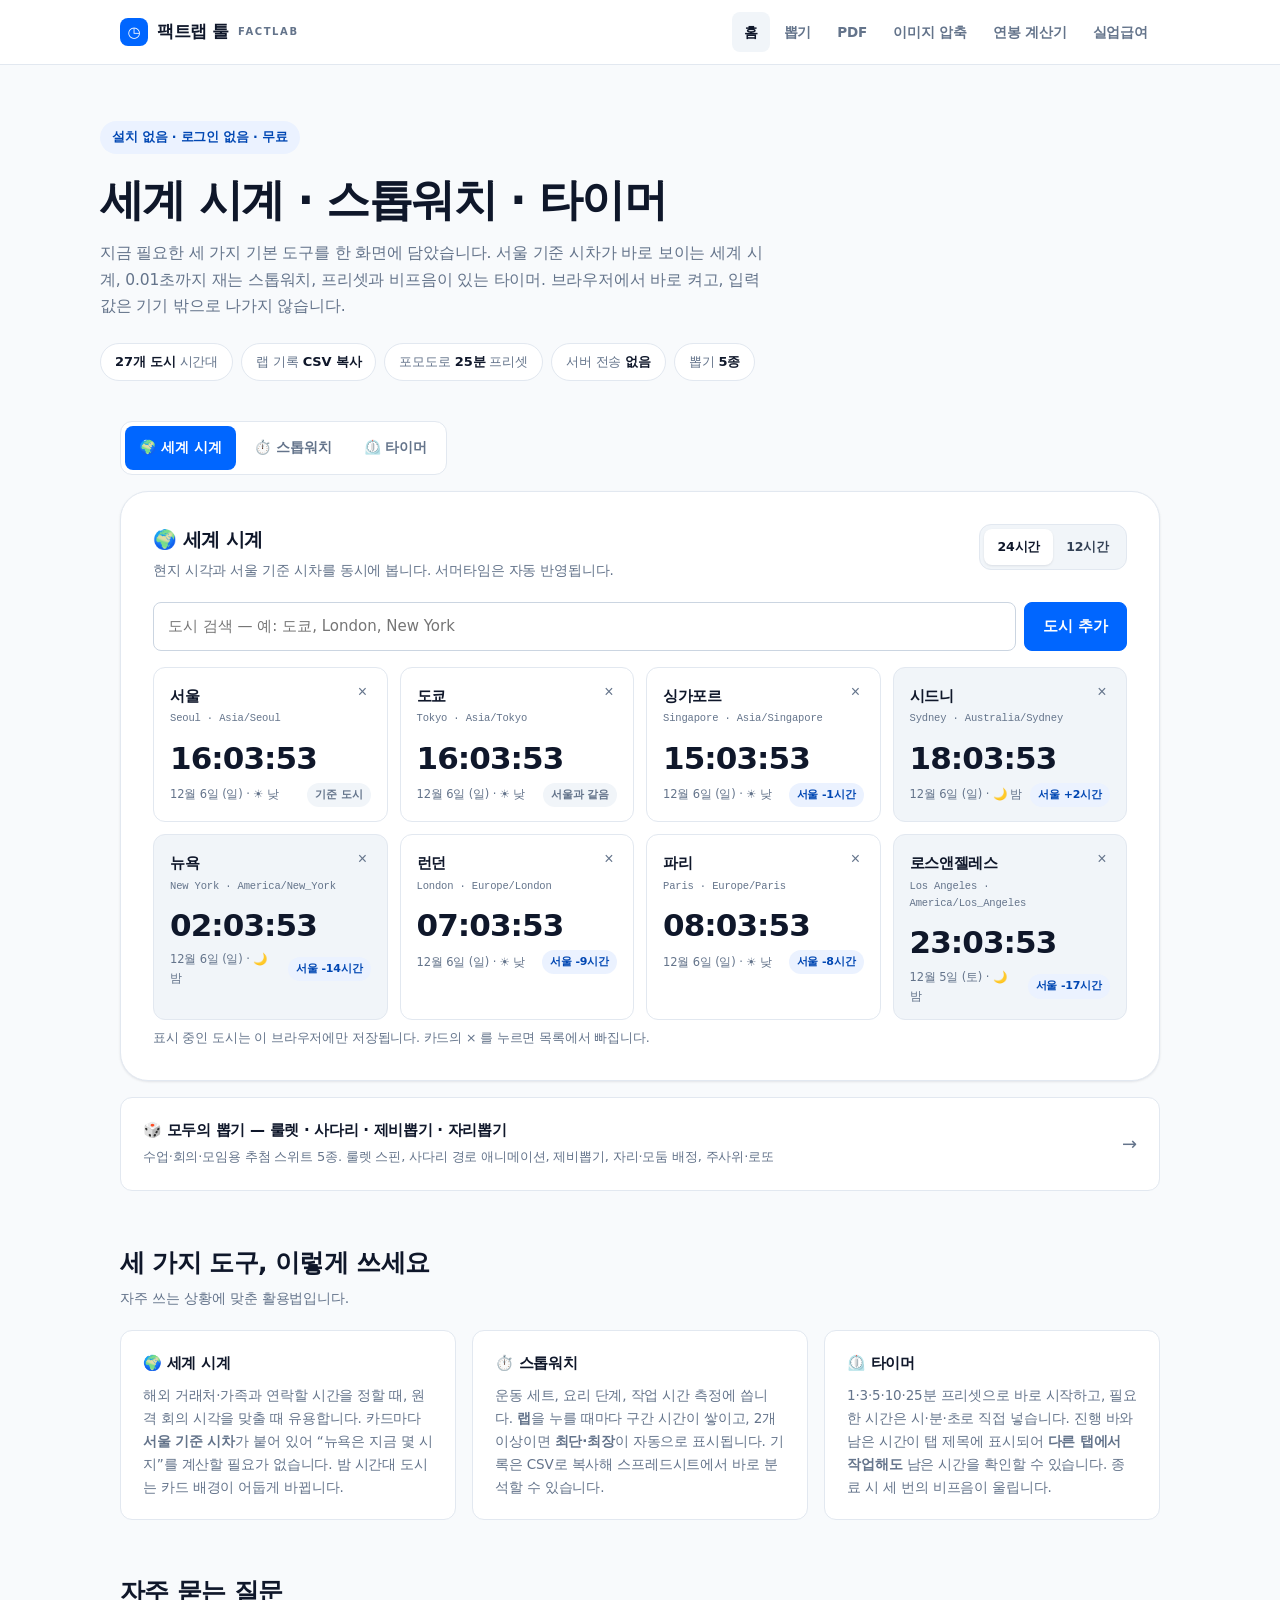
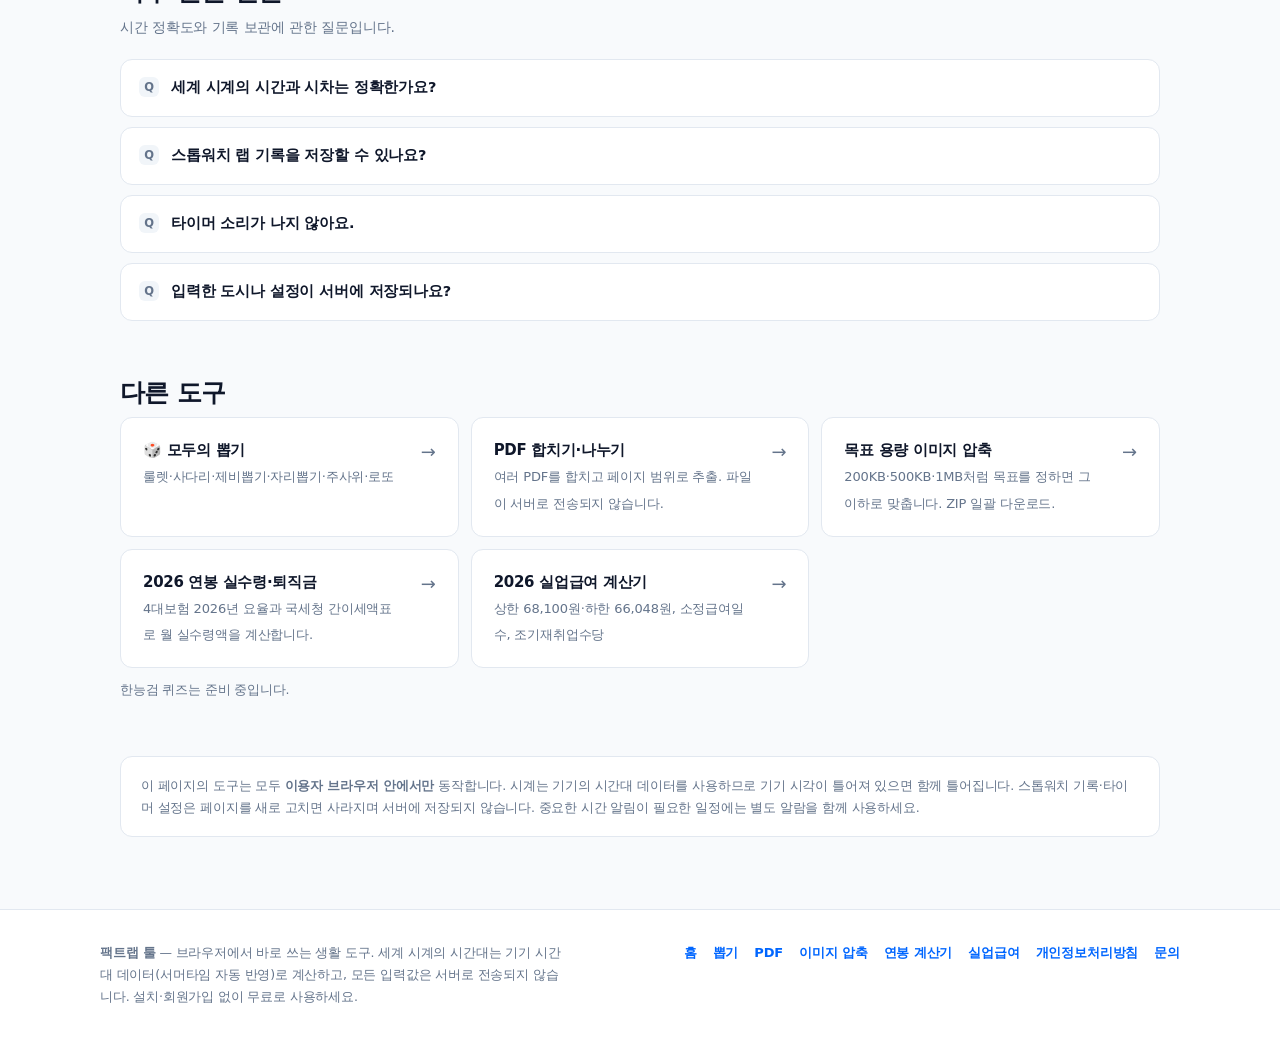
==== commit 1f16576e: "footer: 전체 도구 링크로 통일" ====
--- a/index.html
+++ b/index.html
@@ -370,10 +370,12 @@
     <p><b>팩트랩 툴</b> — 브라우저에서 바로 쓰는 생활 도구. 세계 시계의 시간대는 기기 시간대 데이터(서머타임 자동 반영)로 계산하고,
     모든 입력값은 서버로 전송되지 않습니다. 설치·회원가입 없이 무료로 사용하세요.</p>
     <div class="footer-links">
-      <a href="index.html">세계 시계</a>
-      <a href="index.html#stopwatch">스톱워치</a>
-      <a href="index.html#timer">타이머</a>
-      <a href="unemployment.html">실업급여 계산기</a>
+      <a href="index.html">홈</a>
+      <a href="draw.html">뽑기</a>
+      <a href="pdf.html">PDF</a>
+      <a href="image.html">이미지 압축</a>
+      <a href="salary.html">연봉 계산기</a>
+      <a href="unemployment.html">실업급여</a>
       <a href="privacy.html">개인정보처리방침</a>
       <a href="mailto:Ehfqhr2026@gmail.com">문의</a>
     </div>
--- a/style.css
+++ b/style.css
@@ -82,7 +82,7 @@
 .chips b{color:var(--text);font-weight:700}
 
 /* ── tabs ── */
-.tools{margin:32px 0 0}
+.tools{margin-top:32px}
 .tabs{display:flex;gap:var(--space-1);padding:var(--space-1);background:var(--surface);border:1px solid var(--line);
   border-radius:var(--radius-container);overflow-x:auto;scrollbar-width:none;width:max-content;max-width:100%}
 .tabs::-webkit-scrollbar{display:none}
@@ -148,6 +148,8 @@
 .btn-row{display:flex;gap:8px;flex-wrap:wrap;align-items:center}
 .form-msg{margin:0 0 12px;font-size:13px;color:var(--danger);font-weight:600;line-height:1.5}
 .form-msg:empty{display:none}
+.form-msg.ok{color:var(--ok)}
+.form-msg.info{color:var(--muted)}
 .switch{display:inline-flex;align-items:center;gap:var(--space-2);font-size:13px;font-weight:600;color:var(--text-2);
   background:var(--surface);border:1px solid var(--line-strong);border-radius:var(--radius-element);padding:9px 14px;cursor:pointer;user-select:none;min-height:44px;transition:background-color var(--dur),border-color var(--dur)}
 .switch:hover{background-image:linear-gradient(var(--hover),var(--hover));border-color:var(--muted)}
@@ -256,7 +258,7 @@
 @media(max-width:899px){ .result-card{margin-top:20px} }
 .pay-row{display:flex;gap:8px;align-items:stretch}
 .pay-row input[type="number"]{flex:1 1 auto;min-width:0}
-.unit-toggle{display:flex;border:1px solid var(--line-strong);border-radius:var(--radius-element);overflow:hidden;background:var(--surface)}
+.unit-toggle{display:flex;flex:0 0 auto;border:1px solid var(--line-strong);border-radius:var(--radius-element);overflow:hidden;background:var(--surface)}
 .unit-toggle label{position:relative;display:grid;place-items:center;padding:0;font-size:13px;font-weight:600;color:var(--muted);cursor:pointer;min-width:56px;margin:0}
 .unit-toggle input{position:absolute;opacity:0;pointer-events:none}
 .unit-toggle span{display:grid;place-items:center;height:100%;width:100%;padding:0 14px;transition:background .12s}
